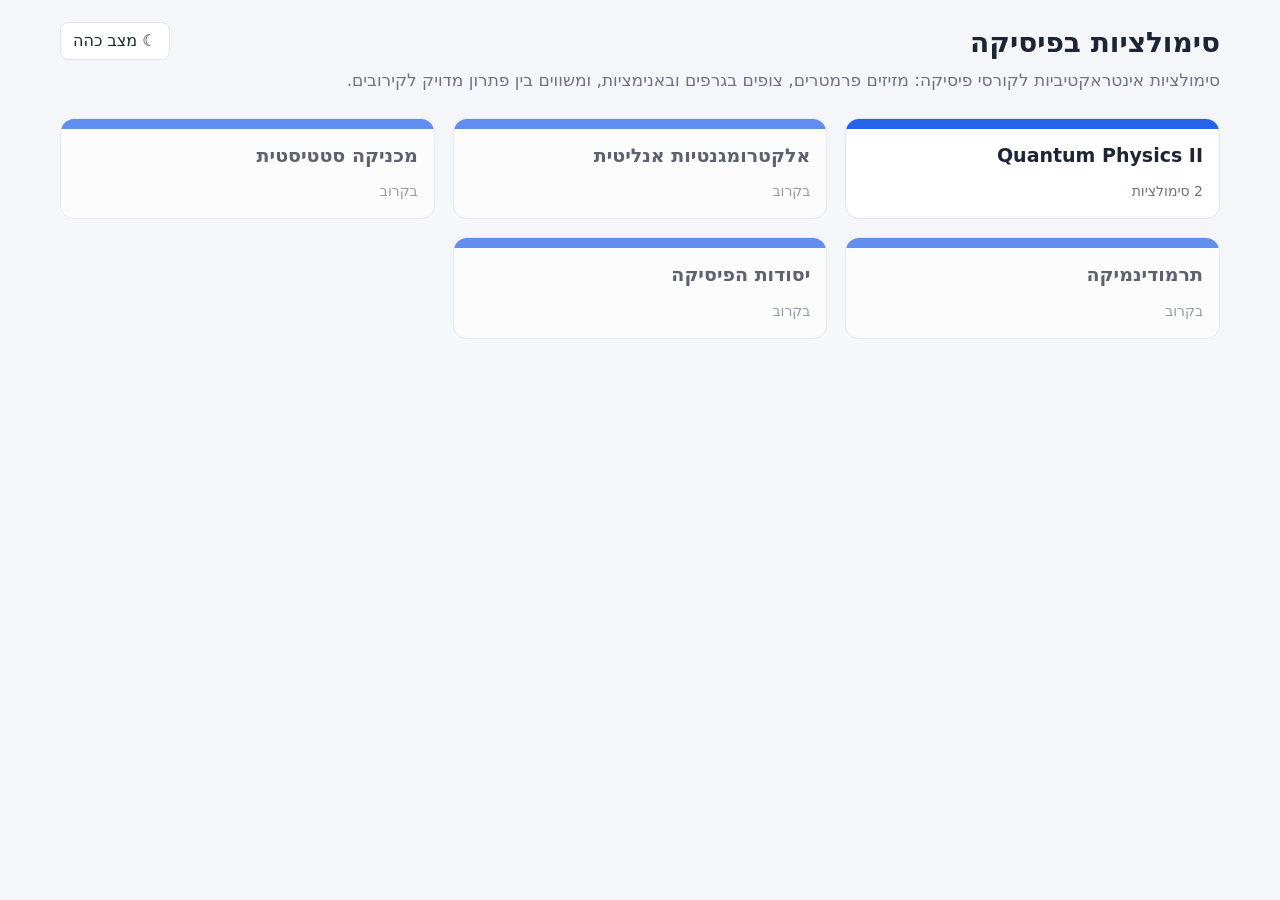
==== index.html @ cb83d1e2 "Site skeleton: shared code, home and catalog pages, Quantum II simulations - Move the two simulation" ====
<!DOCTYPE html>
<html lang="he" dir="rtl">
<head>
<meta charset="utf-8">
<meta name="viewport" content="width=device-width, initial-scale=1">
<title>סימולציות בפיסיקה</title>
<link rel="stylesheet" href="shared/sim.css">
<link rel="stylesheet" href="shared/site.css">
</head>
<body data-page="home" data-root="">
<div id="app"></div>
<script src="shared/sim.js"></script>
<script src="shared/catalog.js"></script>
<script src="shared/site.js"></script>
</body>
</html>
---- shared/sim.css ----
/* Shared look for all simulation pages.
   Page-specific colour tokens, canvas heights and grid columns stay in each page. */
:root{
  --bg:#f5f6fa; --card:#ffffff; --border:#e2e5ee;
  --c-fg:#1d2433; --c-muted:#6b7385; --c-grid:#eceff5; --c-axis:#a3abbc;
  --c-ex:#2563eb; --c-first:#e8700a; --c-drive:#9333ea; --c-levelA:#64748b;
  --ok:#16a34a; --warn:#d97706; --bad:#dc2626;
}
:root[data-theme="dark"]{
  --bg:#0f141c; --card:#171e29; --border:#263142;
  --c-fg:#e6eaf2; --c-muted:#8b94a7; --c-grid:#222c3b; --c-axis:#4b5568;
  --c-ex:#60a5fa; --c-first:#fb923c; --c-drive:#c084fc; --c-levelA:#94a3b8;
  --ok:#4ade80; --warn:#fbbf24; --bad:#f87171;
  color-scheme:dark;
}
*{box-sizing:border-box}
body{margin:0;background:var(--bg);color:var(--c-fg);font:16px/1.5 system-ui,-apple-system,"Segoe UI",Roboto,sans-serif}

/* header */
header{display:flex;justify-content:space-between;align-items:center;gap:16px;padding:10px 20px 0}
header h1{margin:0;font-size:22px;font-weight:650}
header p{margin:4px 0 0;color:var(--c-muted);max-width:1000px}
.hbtns{flex:none;display:flex;gap:8px;align-items:center}
.hbtns button, .hbtns a{white-space:nowrap}
a.navlink{color:var(--c-ex);text-decoration:none;font-size:15px;margin-inline-end:6px}
a.navlink:hover{text-decoration:underline}
body.notes-off .cap, body.notes-off header p{display:none}

/* layout: sticky sidebar + main area */
.layout{display:grid;grid-template-columns:330px 1fr;gap:14px;padding:10px 20px 14px;align-items:start}
@media (max-width:900px){.layout{grid-template-columns:1fr;padding:12px}}
.layout > *{min-width:0}
.card{background:var(--card);border:1px solid var(--border);border-radius:12px;padding:10px 14px}
.card h2{margin:0 0 6px;font-size:16px;font-weight:600;color:var(--c-muted)}
aside{display:flex;flex-direction:column;gap:12px;position:sticky;top:10px;max-height:calc(100vh - 20px);overflow-y:auto}
@media (max-width:900px){aside{position:static;max-height:none}}

/* controls */
.ctl{margin:10px 0}
.ctl label{display:flex;justify-content:space-between;font-size:16px}
.ctl label b{font-variant-numeric:tabular-nums;font-weight:600}
input[type=range]{width:100%;accent-color:var(--c-ex)}
select{width:100%;padding:6px;border-radius:8px;border:1px solid var(--border);background:var(--card);color:var(--c-fg);font:inherit}
.row{display:flex;gap:8px;flex-wrap:wrap}
button{font:inherit;padding:6px 12px;border-radius:8px;border:1px solid var(--border);background:var(--card);color:var(--c-fg);cursor:pointer}
button:hover{border-color:var(--c-ex)}
button.primary{background:var(--c-ex);color:#fff;border-color:var(--c-ex)}
.presets button{font-size:15px;padding:5px 10px}
.checks label{display:flex;align-items:center;gap:6px;font-size:16px;margin:4px 0}
.sw{display:inline-block;width:18px;height:3px;border-radius:2px;flex:none}
.readout{display:grid;grid-template-columns:auto 1fr;gap:3px 12px;font-size:16px;font-variant-numeric:tabular-nums}
.readout span:nth-child(odd){color:var(--c-muted)}
.readout .sep{grid-column:1 / -1;border-top:1px solid var(--border);margin:4px 0}
.badge{display:inline-block;margin-top:8px;padding:3px 10px;border-radius:999px;font-size:15px;font-weight:600;border:1px solid currentColor}
.hidden{display:none}

/* main area: --avail is the height left for canvases, so all graphs fit on one screen */
main{display:flex;flex-direction:column;gap:14px;min-width:0;--avail:calc(100vh - 200px)}
canvas{width:100%;display:block}
.grid3{display:grid;gap:14px}
.grid3 > .card{min-width:0}
@media (max-width:1200px){.grid3{grid-template-columns:1fr 1fr !important}}
@media (max-width:700px){.grid3{grid-template-columns:1fr !important}}
.grid3 canvas{height:max(200px, calc(var(--avail)*0.48))}
.cap{font-size:15px;color:var(--c-muted);margin:6px 0 0}

/* theory section */
.theory{columns:2 420px;column-gap:32px}
.theory > div{break-inside:avoid;margin-bottom:12px}
.theory h3{margin:0 0 4px;font-size:17px}
.try li{margin:4px 0}
---- shared/site.css ----
/* Home page and course catalog pages (loaded after sim.css, which provides tokens and base styles). */
.site{max-width:1200px;margin:0 auto;padding:0 20px 40px}
.site header{padding:22px 0 6px;align-items:flex-start}
.site header h1{font-size:28px}
.site header p{font-size:17px}
.site .crumb{display:inline-block;margin-bottom:6px}
.num{color:var(--c-muted);font-weight:500;font-size:0.8em;margin-inline-start:8px;unicode-bidi:isolate}

.cards{display:grid;grid-template-columns:repeat(auto-fill,minmax(300px,1fr));gap:18px;margin-top:18px}
a.tile{display:flex;flex-direction:column;background:var(--card);border:1px solid var(--border);border-radius:14px;
  overflow:hidden;color:inherit;text-decoration:none;transition:border-color .15s, transform .15s, box-shadow .15s}
a.tile:hover{border-color:var(--c-ex);transform:translateY(-2px);box-shadow:0 6px 18px rgb(0 0 0 / .08)}
a.tile:focus-visible{outline:2px solid var(--c-ex);outline-offset:2px}
.thumb{aspect-ratio:16/9;background:var(--c-grid);display:flex;align-items:center;justify-content:center;
  color:var(--c-muted);font-size:15px;border-bottom:1px solid var(--border)}
.thumb img{width:100%;height:100%;object-fit:cover;object-position:top left;display:block}
.tile .body{padding:12px 16px 16px;display:flex;flex-direction:column;gap:6px;flex:1}
.tile h2{margin:0;font-size:19px;font-weight:650;color:var(--c-fg)}
.tile p{margin:0;color:var(--c-muted);font-size:15px}
.tag{align-self:flex-start;font-size:13px;font-weight:600;color:var(--c-ex);border:1px solid currentColor;border-radius:999px;padding:1px 9px}
.tile .meta{margin-top:auto;padding-top:6px;font-size:14px;color:var(--c-muted)}
.tile.soon{opacity:.7}
[dir=rtl] .tile h2{text-align:right}
.empty{margin-top:24px;padding:28px;text-align:center;color:var(--c-muted);background:var(--card);border:1px dashed var(--border);border-radius:14px}
footer{margin-top:32px;color:var(--c-muted);font-size:14px}

/* course tiles on the home page: a coloured band instead of a screenshot */
.band{height:10px;background:var(--c-ex)}
@media (max-width:600px){.site{padding:0 16px 32px}.site header{flex-direction:column}.site header h1{font-size:24px}}
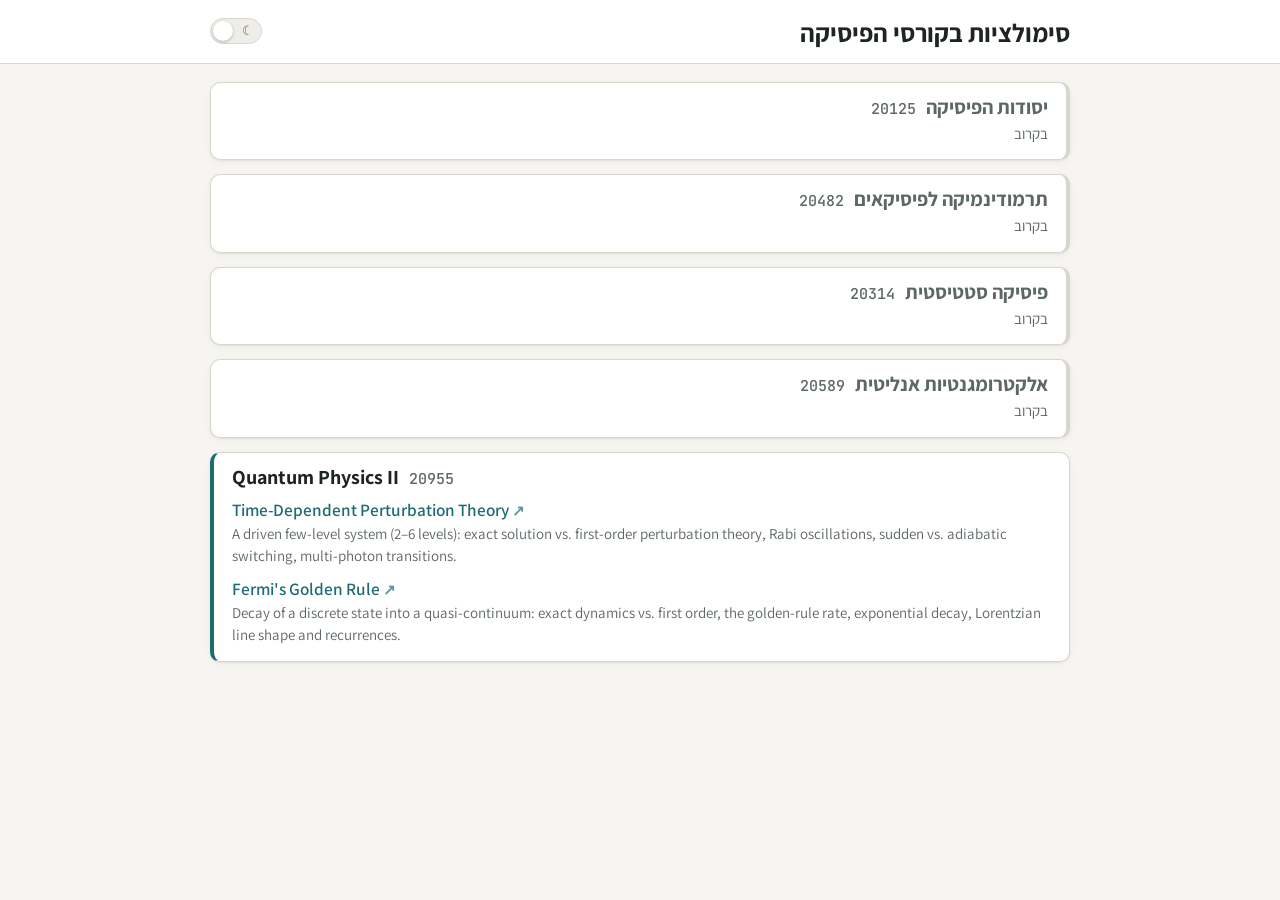
==== commit 190b9e73: "Home page: new title, drop the intro sentence Co-Authored-By: Claude Opus 5.5 <noreply@anthropic.com" ====
--- a/index.html
+++ b/index.html
@@ -3,7 +3,7 @@
 <head>
 <meta charset="utf-8">
 <meta name="viewport" content="width=device-width, initial-scale=1">
-<title>סימולציות בפיסיקה</title>
+<title>סימולציות בקורסי הפיסיקה</title>
 <link rel="stylesheet" href="shared/sim.css">
 <link rel="stylesheet" href="shared/site.css">
 </head>
--- a/shared/sim.css
+++ b/shared/sim.css
@@ -1,61 +1,84 @@
-/* Shared look for all simulation pages.
+/* Shared look for all pages (same visual language as the study-planner site).
    Page-specific colour tokens, canvas heights and grid columns stay in each page. */
+@import url("https://fonts.googleapis.com/css2?family=Assistant:wght@400;600;700&family=JetBrains+Mono:wght@500&display=swap");
 :root{
-  --bg:#f5f6fa; --card:#ffffff; --border:#e2e5ee;
-  --c-fg:#1d2433; --c-muted:#6b7385; --c-grid:#eceff5; --c-axis:#a3abbc;
+  /* surfaces and text */
+  --bg:#f6f5f1; --card:#ffffff; --surface-2:#efede7; --border:#d9d6cd;
+  --accent:#1f6b74; --on-accent:#fff; --accent-soft:#dcebec;
+  --shadow:0 1px 2px rgb(0 0 0 / 6%), 0 2px 8px rgb(0 0 0 / 4%);
+  /* canvas tokens (read by sim.js as C.<name>) */
+  --c-fg:#1d2422; --c-muted:#5d6763; --c-grid:#ebe9e3; --c-axis:#aeaaa0;
   --c-ex:#2563eb; --c-first:#e8700a; --c-drive:#9333ea; --c-levelA:#64748b;
-  --ok:#16a34a; --warn:#d97706; --bad:#dc2626;
+  --ok:#3c7a4a; --warn:#9a5b12; --bad:#b3261e;
+  color-scheme:light;
 }
 :root[data-theme="dark"]{
-  --bg:#0f141c; --card:#171e29; --border:#263142;
-  --c-fg:#e6eaf2; --c-muted:#8b94a7; --c-grid:#222c3b; --c-axis:#4b5568;
+  --bg:#151918; --card:#1d2321; --surface-2:#252c2a; --border:#353e3b;
+  --accent:#6fb3bb; --on-accent:#151918; --accent-soft:#1f3638;
+  --shadow:0 1px 2px rgb(0 0 0 / 30%);
+  --c-fg:#e6ebe8; --c-muted:#9aa5a0; --c-grid:#262e2c; --c-axis:#4a5451;
   --c-ex:#60a5fa; --c-first:#fb923c; --c-drive:#c084fc; --c-levelA:#94a3b8;
-  --ok:#4ade80; --warn:#fbbf24; --bad:#f87171;
+  --ok:#7cc28a; --warn:#e0a85c; --bad:#f08a80;
   color-scheme:dark;
 }
 *{box-sizing:border-box}
-body{margin:0;background:var(--bg);color:var(--c-fg);font:16px/1.5 system-ui,-apple-system,"Segoe UI",Roboto,sans-serif}
+body{margin:0;background:var(--bg);color:var(--c-fg);font:16px/1.5 Assistant,"Segoe UI",Arial,sans-serif}
+a{color:var(--accent)}
+h1,h2,h3{line-height:1.2}
 
-/* header */
-header{display:flex;justify-content:space-between;align-items:center;gap:16px;padding:10px 20px 0}
-header h1{margin:0;font-size:22px;font-weight:650}
-header p{margin:4px 0 0;color:var(--c-muted);max-width:1000px}
-.hbtns{flex:none;display:flex;gap:8px;align-items:center}
+/* header: a surface band across the top */
+header{display:flex;justify-content:space-between;align-items:center;gap:16px;padding:12px 20px 10px;
+  background:var(--card);border-bottom:1px solid var(--border)}
+header h1{margin:0;font-size:1.5rem;font-weight:700}
+header p{margin:6px 0 0;color:var(--c-muted);max-width:1000px}
+.hbtns{flex:none;display:flex;gap:10px;align-items:center}
 .hbtns button, .hbtns a{white-space:nowrap}
-a.navlink{color:var(--c-ex);text-decoration:none;font-size:15px;margin-inline-end:6px}
+a.navlink{color:var(--accent);text-decoration:none;font-size:15px;font-weight:600;margin-inline-end:4px}
 a.navlink:hover{text-decoration:underline}
 body.notes-off .cap, body.notes-off header p{display:none}
 
+/* light/dark switch (button#theme gets class theme-toggle from sim.js) */
+.theme-toggle{position:relative;display:inline-flex;align-items:center;justify-content:space-between;flex:none;
+  width:52px;height:26px;padding:0 7px;border-radius:13px;direction:ltr;
+  background:var(--surface-2);border:1px solid var(--border);font-size:.8rem;line-height:1;color:var(--c-muted)}
+.theme-toggle::after{content:"";position:absolute;top:2px;left:2px;width:20px;height:20px;border-radius:50%;
+  background:var(--card);box-shadow:0 1px 3px rgb(0 0 0 / 25%);transition:transform .2s}
+.theme-toggle[aria-checked="true"]::after{transform:translateX(26px)}
+@media (prefers-reduced-motion:reduce){.theme-toggle::after{transition:none}}
+
 /* layout: sticky sidebar + main area */
-.layout{display:grid;grid-template-columns:330px 1fr;gap:14px;padding:10px 20px 14px;align-items:start}
+.layout{display:grid;grid-template-columns:330px 1fr;gap:14px;padding:12px 20px 14px;align-items:start}
 @media (max-width:900px){.layout{grid-template-columns:1fr;padding:12px}}
 .layout > *{min-width:0}
-.card{background:var(--card);border:1px solid var(--border);border-radius:12px;padding:10px 14px}
-.card h2{margin:0 0 6px;font-size:16px;font-weight:600;color:var(--c-muted)}
+.card{background:var(--card);border:1px solid var(--border);border-radius:10px;padding:10px 14px;box-shadow:var(--shadow)}
+.card h2{margin:0 0 6px;font-size:1.05rem;font-weight:700;color:var(--c-fg)}
 aside{display:flex;flex-direction:column;gap:12px;position:sticky;top:10px;max-height:calc(100vh - 20px);overflow-y:auto}
 @media (max-width:900px){aside{position:static;max-height:none}}
 
 /* controls */
 .ctl{margin:10px 0}
 .ctl label{display:flex;justify-content:space-between;font-size:16px}
-.ctl label b{font-variant-numeric:tabular-nums;font-weight:600}
-input[type=range]{width:100%;accent-color:var(--c-ex)}
-select{width:100%;padding:6px;border-radius:8px;border:1px solid var(--border);background:var(--card);color:var(--c-fg);font:inherit}
+.ctl label b{font-family:"JetBrains Mono",Consolas,monospace;font-size:.85em;font-weight:500;direction:ltr;unicode-bidi:isolate}
+input[type=range]{width:100%;accent-color:var(--accent)}
+input[type=checkbox]{accent-color:var(--accent)}
+select{width:100%;padding:4px 8px;border-radius:6px;border:1px solid var(--border);background:var(--card);color:var(--c-fg);font:inherit}
 .row{display:flex;gap:8px;flex-wrap:wrap}
-button{font:inherit;padding:6px 12px;border-radius:8px;border:1px solid var(--border);background:var(--card);color:var(--c-fg);cursor:pointer}
-button:hover{border-color:var(--c-ex)}
-button.primary{background:var(--c-ex);color:#fff;border-color:var(--c-ex)}
-.presets button{font-size:15px;padding:5px 10px}
+button{font:inherit;padding:4px 10px;border-radius:6px;border:1px solid var(--border);background:var(--card);color:var(--c-fg);cursor:pointer}
+button:hover{border-color:var(--accent)}
+button:focus-visible, a:focus-visible, select:focus-visible{outline:2px solid var(--accent);outline-offset:2px}
+button.primary{background:var(--accent);color:var(--on-accent);border-color:var(--accent);font-weight:600}
+.presets button{font-size:15px;padding:3px 10px}
 .checks label{display:flex;align-items:center;gap:6px;font-size:16px;margin:4px 0}
 .sw{display:inline-block;width:18px;height:3px;border-radius:2px;flex:none}
-.readout{display:grid;grid-template-columns:auto 1fr;gap:3px 12px;font-size:16px;font-variant-numeric:tabular-nums}
+.readout{display:grid;grid-template-columns:auto 1fr;gap:3px 12px;font-size:16px}
 .readout span:nth-child(odd){color:var(--c-muted)}
+.readout span:nth-child(even){font-family:"JetBrains Mono",Consolas,monospace;font-size:.85em;direction:ltr;unicode-bidi:isolate}
 .readout .sep{grid-column:1 / -1;border-top:1px solid var(--border);margin:4px 0}
-.badge{display:inline-block;margin-top:8px;padding:3px 10px;border-radius:999px;font-size:15px;font-weight:600;border:1px solid currentColor}
+.badge{display:inline-block;margin-top:8px;padding:2px 10px;border-radius:999px;font-size:15px;font-weight:600;border:1px solid currentColor}
 .hidden{display:none}
 
 /* main area: --avail is the height left for canvases, so all graphs fit on one screen */
-main{display:flex;flex-direction:column;gap:14px;min-width:0;--avail:calc(100vh - 200px)}
+main{display:flex;flex-direction:column;gap:14px;min-width:0;--avail:calc(100vh - 210px)}
 canvas{width:100%;display:block}
 .grid3{display:grid;gap:14px}
 .grid3 > .card{min-width:0}
@@ -67,5 +90,5 @@
 /* theory section */
 .theory{columns:2 420px;column-gap:32px}
 .theory > div{break-inside:avoid;margin-bottom:12px}
-.theory h3{margin:0 0 4px;font-size:17px}
+.theory h3{margin:0 0 4px;font-size:1.1rem}
 .try li{margin:4px 0}
--- a/shared/site.css
+++ b/shared/site.css
@@ -1,29 +1,21 @@
-/* Home page and course catalog pages (loaded after sim.css, which provides tokens and base styles). */
-.site{max-width:1200px;margin:0 auto;padding:0 20px 40px}
-.site header{padding:22px 0 6px;align-items:flex-start}
-.site header h1{font-size:28px}
-.site header p{font-size:17px}
-.site .crumb{display:inline-block;margin-bottom:6px}
-.num{color:var(--c-muted);font-weight:500;font-size:0.8em;margin-inline-start:8px;unicode-bidi:isolate}
+/* Home page (loaded after sim.css, which provides tokens and base styles). */
+/* full-width header band, content aligned with the column below */
+header.top{padding:18px max(20px, calc((100% - 860px)/2)) 14px;align-items:flex-start}
+header.top h1{font-size:1.6rem}
+header.top p{font-size:17px}
+.site{max-width:900px;margin:0 auto;padding:18px 20px 40px;display:flex;flex-direction:column;gap:14px}
+.num{font-family:"JetBrains Mono",Consolas,monospace;color:var(--c-muted);font-weight:500;font-size:.75em;margin-inline-start:10px;unicode-bidi:isolate}
 
-.cards{display:grid;grid-template-columns:repeat(auto-fill,minmax(300px,1fr));gap:18px;margin-top:18px}
-a.tile{display:flex;flex-direction:column;background:var(--card);border:1px solid var(--border);border-radius:14px;
-  overflow:hidden;color:inherit;text-decoration:none;transition:border-color .15s, transform .15s, box-shadow .15s}
-a.tile:hover{border-color:var(--c-ex);transform:translateY(-2px);box-shadow:0 6px 18px rgb(0 0 0 / .08)}
-a.tile:focus-visible{outline:2px solid var(--c-ex);outline-offset:2px}
-.thumb{aspect-ratio:16/9;background:var(--c-grid);display:flex;align-items:center;justify-content:center;
-  color:var(--c-muted);font-size:15px;border-bottom:1px solid var(--border)}
-.thumb img{width:100%;height:100%;object-fit:cover;object-position:top left;display:block}
-.tile .body{padding:12px 16px 16px;display:flex;flex-direction:column;gap:6px;flex:1}
-.tile h2{margin:0;font-size:19px;font-weight:650;color:var(--c-fg)}
-.tile p{margin:0;color:var(--c-muted);font-size:15px}
-.tag{align-self:flex-start;font-size:13px;font-weight:600;color:var(--c-ex);border:1px solid currentColor;border-radius:999px;padding:1px 9px}
-.tile .meta{margin-top:auto;padding-top:6px;font-size:14px;color:var(--c-muted)}
-.tile.soon{opacity:.7}
-[dir=rtl] .tile h2{text-align:right}
-.empty{margin-top:24px;padding:28px;text-align:center;color:var(--c-muted);background:var(--card);border:1px dashed var(--border);border-radius:14px}
-footer{margin-top:32px;color:var(--c-muted);font-size:14px}
-
-/* course tiles on the home page: a coloured band instead of a screenshot */
-.band{height:10px;background:var(--c-ex)}
-@media (max-width:600px){.site{padding:0 16px 32px}.site header{flex-direction:column}.site header h1{font-size:24px}}
+.course{background:var(--card);border:1px solid var(--border);border-radius:10px;box-shadow:var(--shadow);
+  padding:12px 18px 14px;border-inline-start:4px solid var(--accent)}
+.course h2{margin:0;font-size:1.25rem;font-weight:700}
+.course.empty{border-inline-start-color:var(--border)}
+.course.empty h2{color:var(--c-muted)}
+.sims{list-style:none;margin:8px 0 0;padding:0;display:flex;flex-direction:column;gap:8px}
+.sims li{display:flex;flex-direction:column}
+.sims a{font-size:1.08rem;font-weight:600;text-decoration:none;align-self:flex-start}
+.sims a:hover{text-decoration:underline}
+.sims a::after{content:" ↗";font-size:.85em;opacity:.7}
+.sum{color:var(--c-muted);font-size:15px}
+.soon{margin:4px 0 0;color:var(--c-muted);font-size:15px}
+@media (max-width:600px){.site{padding:14px 16px 32px}header.top{padding-inline:16px}header.top h1{font-size:1.4rem}}
